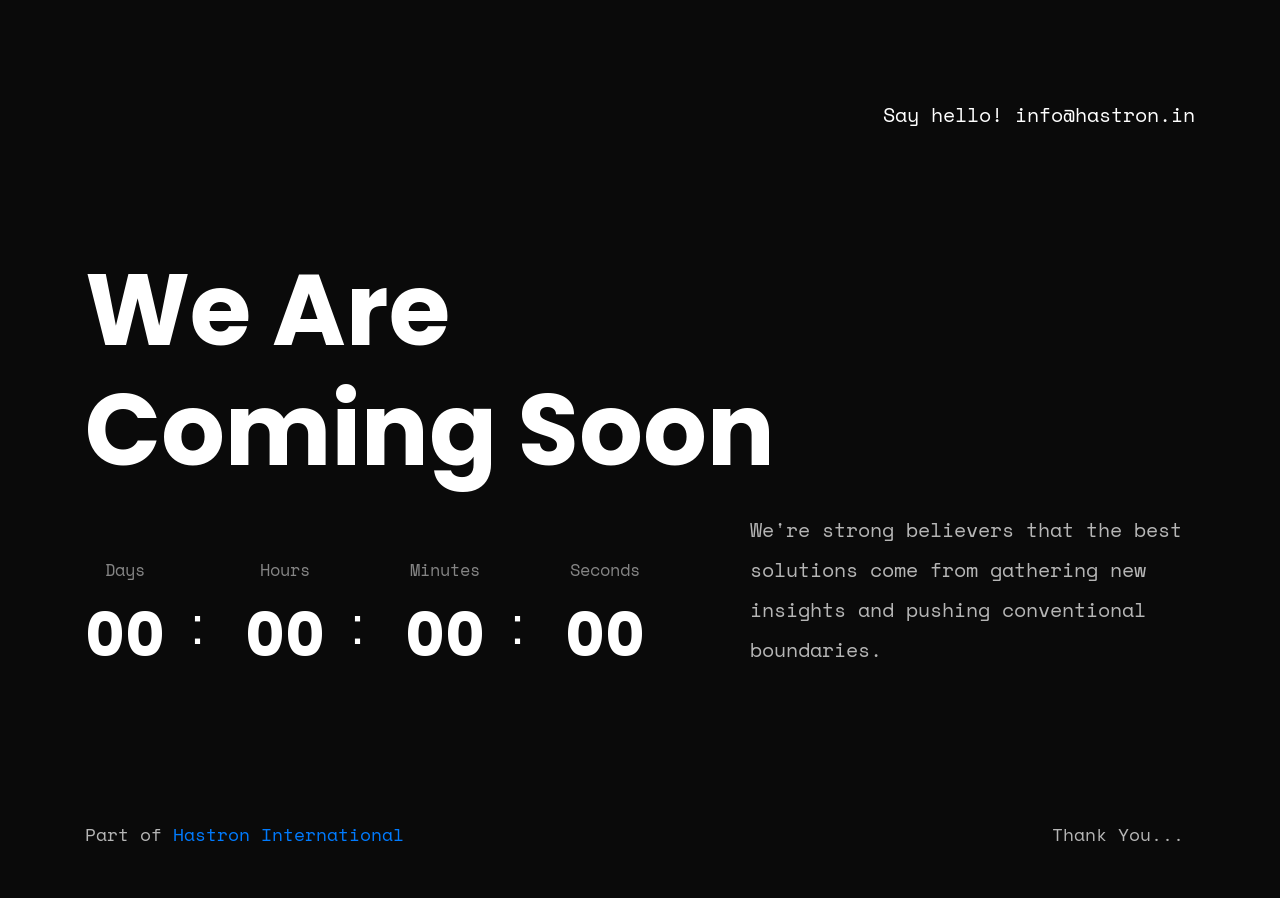
==== index.html @ 31b1f9dd "Add files via upload" ====
<!doctype html>
<html class="no-js" lang="">
    <head>
        <meta charset="utf-8">
        <meta http-equiv="x-ua-compatible" content="ie=edge">
        <title>Hastron</title>
        <meta name="description" content="">
        <meta name="viewport" content="width=device-width, initial-scale=1">

        <meta name="author" content="SoonLaunch">
		<link rel="shortcut icon" type="image/x-icon" href="assets/img/favicon.png">
        <!-- Place favicon.ico in the root directory -->

		<!-- ========================= CSS here ========================= -->
		<link rel="stylesheet" href="assets/css/bootstrap-4.5.0.min.css">
        <link rel="stylesheet" href="assets/css/lineicons.css">
		<link rel="stylesheet" href="assets/css/animate.css">
		<link rel="stylesheet" href="assets/css/style.css">
    </head>
    <body>
        <!--[if lte IE 9]>
            <p class="browserupgrade">You are using an <strong>outdated</strong> browser. Please <a href="https://browsehappy.com/">upgrade your browser</a> to improve your experience and security.</p>
        <![endif]-->

        <!-- ========================= main start ========================= -->
        <main class="main-06">
            <!-- header start  -->
            <div class="header header-06">
                <div class="container">
                    <div class="row align-items-center">
                        <div class="col-md-4">
                            
                        </div>
                        <div class="col-md-8">
                            <div class="header-right text-right">
                                <a href="#">Say hello! info@hastron.in</a>
                            </div>
                        </div>
                    </div>
                </div>
            </div>
            <!-- header end  -->
            <!-- ========================= main-wrapper start ========================= -->
            <div class="main-wrapper demo-06">
                <!-- hero-area start  -->
                <div class="hero-area">
                    <div class="container">
                        <div class="row">
                            <div class="col-xl-12">
                                <!-- heading start  -->
                                <div class="heading">
                                    <h1 class="text-white wow fadeInUp" data-wow-delay=".2s">We Are <br> Coming Soon</h1>
                                </div>
                                <!-- heading end  -->
                            </div>
                            <div class="col-xl-7 col-lg-7">
                                <!-- countdown start  -->
                                <div class="wow fadeInRight" data-wow-delay=".4s" data-countdown="2024/10/01"></div>
                                <!-- countdown end  -->
                            </div>
                            <div class="col-xl-5 col-lg-5">
                                <!-- desc strat  -->
                                <p class="wow fadeInLeft" data-wow-delay=".4s">We're strong believers that the best solutions come from gathering new insights and pushing conventional boundaries.</p>
                                <!-- desc end  -->
                            </div>
                        </div>
                    </div>
                </div>
            <!-- ========================= main-wrapper end ========================= -->
            <!-- footer start  -->
            <div class="footer">
                <div class="container">
                    <div class="row">
                        <div class="col-md-7">
                            <div class="copyright wow fadeInLeft" data-wow-delay=".2s">
                                <p>Part of <a href="" rel="nofollow">Hastron International</a></p>
                            </div>
                        </div>
                        <div class="col-md-5">
                            <div class="credit wow fadeInRight" data-wow-delay=".4s">
                                <p>Thank You... <a rel="nofollow" href="https://soonlunch.com"></a></p>
                            </div>
                        </div>
                    </div>
                </div>
            </div>
            <!-- footer end  -->
        </main>
        <!-- ========================= main end ========================= -->
        
		<!-- ========================= JS here ========================= -->
		<script src="assets/js/vendor/modernizr-3.5.0.min.js"></script>
		<script src="assets/js/vendor/jquery-3.5.1.min.js"></script>
		<script src="assets/js/popper.min.js"></script>
		<script src="assets/js/bootstrap-4.5.0.min.js"></script>
        <script src="assets/js/countdown.js"></script>
        <script src="assets/js/wow.min.js"></script>
		<script src="assets/js/main.js"></script>
    </body>
</html>
---- assets/css/style.css ----
/*===========================
    01. Common CSS
===========================*/
@import url("https://fonts.googleapis.com/css?family=Poppins:400,500,600,700|Space+Mono:400,700&display=swap");
body {
  font-weight: normal;
  font-style: normal;
  overflow-x: hidden;
}

* {
  margin: 0;
  padding: 0;
  -webkit-box-sizing: border-box;
  box-sizing: border-box;
}

a:focus,
input:focus,
textarea:focus,
button:focus {
  text-decoration: none;
  outline: none;
  -webkit-box-shadow: none;
  box-shadow: none;
}

a {
  -webkit-transition: all 0.3s;
  transition: all 0.3s;
}

button {
  cursor: pointer;
}

a:focus,
a:hover {
  text-decoration: none;
}

i,
span,
a {
  display: inline-block;
}

audio,
canvas,
iframe,
img,
svg,
video {
  vertical-align: middle;
}

h1,
h2,
h3,
h4,
h5,
h6 {
  font-weight: 600;
  margin: 0px;
}

h1 a,
h2 a,
h3 a,
h4 a,
h5 a,
h6 a {
  color: inherit;
}

h1 {
  font-size: 50px;
  margin-bottom: 20px;
}

h2 {
  font-size: 45px;
}

@media (max-width: 767px) {
  h2 {
    font-size: 36px;
  }
}

@media only screen and (min-width: 480px) and (max-width: 767px) {
  h2 {
    font-size: 40px;
  }
}

h3 {
  font-size: 28px;
}

h4 {
  font-size: 24px;
}

h5 {
  font-size: 20px;
}

h6 {
  font-size: 16px;
}

ul, ol {
  margin: 0px;
  padding: 0px;
  list-style-type: none;
}

p {
  font-size: 18px;
  font-weight: 400;
  line-height: 28px;
  margin: 0px;
}

.img-bg {
  background-position: center center;
  background-size: cover;
  background-repeat: no-repeat;
  width: 100%;
  height: 100%;
}

.shape {
  position: absolute;
  z-index: -1;
}

@media only screen and (min-width: 480px) and (max-width: 767px) {
  .container {
    width: 450px;
  }
}

.logo img {
  width: 50%;
}

@media only screen and (min-width: 768px) and (max-width: 991px) {
  .img-wrapper {
    display: none;
  }
}

@media (max-width: 767px) {
  .img-wrapper {
    display: none;
  }
}

@media (max-width: 767px) {
  .odd-col {
    -webkit-box-ordinal-group: 0;
        -ms-flex-order: -1;
            order: -1;
  }
}

.slick-slide:focus {
  outline: 0;
}

.common-btn {
  position: relative;
  overflow: hidden;
  z-index: 2;
}

.common-btn::after {
  content: '';
  position: absolute;
  width: 100%;
  height: 100%;
  top: 0;
  left: 0;
  background: rgba(255, 255, 255, 0.1);
  border-radius: inherit;
  -webkit-transition: all 0.3s;
  transition: all 0.3s;
}

.common-btn:hover::after {
  -webkit-transform: scale(0.5);
  transform: scale(0.5);
  opacity: 0;
}

.mt-5 {
  margin-top: 5px;
}

.mt-10 {
  margin-top: 10px;
}

.mt-15 {
  margin-top: 15px;
}

.mt-20 {
  margin-top: 20px;
}

.mt-25 {
  margin-top: 25px;
}

.mt-30 {
  margin-top: 30px;
}

.mt-35 {
  margin-top: 35px;
}

.mt-40 {
  margin-top: 40px;
}

.mt-45 {
  margin-top: 45px;
}

.mt-50 {
  margin-top: 50px;
}

.mt-55 {
  margin-top: 55px;
}

.mt-60 {
  margin-top: 60px;
}

.mt-65 {
  margin-top: 65px;
}

.mt-70 {
  margin-top: 70px;
}

.mt-75 {
  margin-top: 75px;
}

.mt-80 {
  margin-top: 80px;
}

.mt-85 {
  margin-top: 85px;
}

.mt-90 {
  margin-top: 90px;
}

.mt-95 {
  margin-top: 95px;
}

.mt-100 {
  margin-top: 100px;
}

.mt-105 {
  margin-top: 105px;
}

.mt-110 {
  margin-top: 110px;
}

.mt-115 {
  margin-top: 115px;
}

.mt-120 {
  margin-top: 120px;
}

.mt-125 {
  margin-top: 125px;
}

.mt-130 {
  margin-top: 130px;
}

.mt-135 {
  margin-top: 135px;
}

.mt-140 {
  margin-top: 140px;
}

.mt-145 {
  margin-top: 145px;
}

.mt-150 {
  margin-top: 150px;
}

.mt-155 {
  margin-top: 155px;
}

.mt-160 {
  margin-top: 160px;
}

.mt-165 {
  margin-top: 165px;
}

.mt-170 {
  margin-top: 170px;
}

.mt-175 {
  margin-top: 175px;
}

.mt-180 {
  margin-top: 180px;
}

.mt-185 {
  margin-top: 185px;
}

.mt-190 {
  margin-top: 190px;
}

.mt-195 {
  margin-top: 195px;
}

.mt-200 {
  margin-top: 200px;
}

.mt-205 {
  margin-top: 205px;
}

.mt-210 {
  margin-top: 210px;
}

.mt-215 {
  margin-top: 215px;
}

.mt-220 {
  margin-top: 220px;
}

.mt-225 {
  margin-top: 225px;
}

.mb-5 {
  margin-bottom: 5px;
}

.mb-10 {
  margin-bottom: 10px;
}

.mb-15 {
  margin-bottom: 15px;
}

.mb-20 {
  margin-bottom: 20px;
}

.mb-25 {
  margin-bottom: 25px;
}

.mb-30 {
  margin-bottom: 30px;
}

.mb-35 {
  margin-bottom: 35px;
}

.mb-40 {
  margin-bottom: 40px;
}

.mb-45 {
  margin-bottom: 45px;
}

.mb-50 {
  margin-bottom: 50px;
}

.mb-55 {
  margin-bottom: 55px;
}

.mb-60 {
  margin-bottom: 60px;
}

.mb-65 {
  margin-bottom: 65px;
}

.mb-70 {
  margin-bottom: 70px;
}

.mb-75 {
  margin-bottom: 75px;
}

.mb-80 {
  margin-bottom: 80px;
}

.mb-85 {
  margin-bottom: 85px;
}

.mb-90 {
  margin-bottom: 90px;
}

.mb-95 {
  margin-bottom: 95px;
}

.mb-100 {
  margin-bottom: 100px;
}

.mb-105 {
  margin-bottom: 105px;
}

.mb-110 {
  margin-bottom: 110px;
}

.mb-115 {
  margin-bottom: 115px;
}

.mb-120 {
  margin-bottom: 120px;
}

.mb-125 {
  margin-bottom: 125px;
}

.mb-130 {
  margin-bottom: 130px;
}

.mb-135 {
  margin-bottom: 135px;
}

.mb-140 {
  margin-bottom: 140px;
}

.mb-145 {
  margin-bottom: 145px;
}

.mb-150 {
  margin-bottom: 150px;
}

.mb-155 {
  margin-bottom: 155px;
}

.mb-160 {
  margin-bottom: 160px;
}

.mb-165 {
  margin-bottom: 165px;
}

.mb-170 {
  margin-bottom: 170px;
}

.mb-175 {
  margin-bottom: 175px;
}

.mb-180 {
  margin-bottom: 180px;
}

.mb-185 {
  margin-bottom: 185px;
}

.mb-190 {
  margin-bottom: 190px;
}

.mb-195 {
  margin-bottom: 195px;
}

.mb-200 {
  margin-bottom: 200px;
}

.mb-205 {
  margin-bottom: 205px;
}

.mb-210 {
  margin-bottom: 210px;
}

.mb-215 {
  margin-bottom: 215px;
}

.mb-220 {
  margin-bottom: 220px;
}

.mb-225 {
  margin-bottom: 225px;
}

.pt-5 {
  padding-top: 5px;
}

.pt-10 {
  padding-top: 10px;
}

.pt-15 {
  padding-top: 15px;
}

.pt-20 {
  padding-top: 20px;
}

.pt-25 {
  padding-top: 25px;
}

.pt-30 {
  padding-top: 30px;
}

.pt-35 {
  padding-top: 35px;
}

.pt-40 {
  padding-top: 40px;
}

.pt-45 {
  padding-top: 45px;
}

.pt-50 {
  padding-top: 50px;
}

.pt-55 {
  padding-top: 55px;
}

.pt-60 {
  padding-top: 60px;
}

.pt-65 {
  padding-top: 65px;
}

.pt-70 {
  padding-top: 70px;
}

.pt-75 {
  padding-top: 75px;
}

.pt-80 {
  padding-top: 80px;
}

.pt-85 {
  padding-top: 85px;
}

.pt-90 {
  padding-top: 90px;
}

.pt-95 {
  padding-top: 95px;
}

.pt-100 {
  padding-top: 100px;
}

.pt-105 {
  padding-top: 105px;
}

.pt-110 {
  padding-top: 110px;
}

.pt-115 {
  padding-top: 115px;
}

.pt-120 {
  padding-top: 120px;
}

.pt-125 {
  padding-top: 125px;
}

.pt-130 {
  padding-top: 130px;
}

.pt-135 {
  padding-top: 135px;
}

.pt-140 {
  padding-top: 140px;
}

.pt-145 {
  padding-top: 145px;
}

.pt-150 {
  padding-top: 150px;
}

.pt-155 {
  padding-top: 155px;
}

.pt-160 {
  padding-top: 160px;
}

.pt-165 {
  padding-top: 165px;
}

.pt-170 {
  padding-top: 170px;
}

.pt-175 {
  padding-top: 175px;
}

.pt-180 {
  padding-top: 180px;
}

.pt-185 {
  padding-top: 185px;
}

.pt-190 {
  padding-top: 190px;
}

.pt-195 {
  padding-top: 195px;
}

.pt-200 {
  padding-top: 200px;
}

.pt-205 {
  padding-top: 205px;
}

.pt-210 {
  padding-top: 210px;
}

.pt-215 {
  padding-top: 215px;
}

.pt-220 {
  padding-top: 220px;
}

.pt-225 {
  padding-top: 225px;
}

.pb-5 {
  padding-bottom: 5px;
}

.pb-10 {
  padding-bottom: 10px;
}

.pb-15 {
  padding-bottom: 15px;
}

.pb-20 {
  padding-bottom: 20px;
}

.pb-25 {
  padding-bottom: 25px;
}

.pb-30 {
  padding-bottom: 30px;
}

.pb-35 {
  padding-bottom: 35px;
}

.pb-40 {
  padding-bottom: 40px;
}

.pb-45 {
  padding-bottom: 45px;
}

.pb-50 {
  padding-bottom: 50px;
}

.pb-55 {
  padding-bottom: 55px;
}

.pb-60 {
  padding-bottom: 60px;
}

.pb-65 {
  padding-bottom: 65px;
}

.pb-70 {
  padding-bottom: 70px;
}

.pb-75 {
  padding-bottom: 75px;
}

.pb-80 {
  padding-bottom: 80px;
}

.pb-85 {
  padding-bottom: 85px;
}

.pb-90 {
  padding-bottom: 90px;
}

.pb-95 {
  padding-bottom: 95px;
}

.pb-100 {
  padding-bottom: 100px;
}

.pb-105 {
  padding-bottom: 105px;
}

.pb-110 {
  padding-bottom: 110px;
}

.pb-115 {
  padding-bottom: 115px;
}

.pb-120 {
  padding-bottom: 120px;
}

.pb-125 {
  padding-bottom: 125px;
}

.pb-130 {
  padding-bottom: 130px;
}

.pb-135 {
  padding-bottom: 135px;
}

.pb-140 {
  padding-bottom: 140px;
}

.pb-145 {
  padding-bottom: 145px;
}

.pb-150 {
  padding-bottom: 150px;
}

.pb-155 {
  padding-bottom: 155px;
}

.pb-160 {
  padding-bottom: 160px;
}

.pb-165 {
  padding-bottom: 165px;
}

.pb-170 {
  padding-bottom: 170px;
}

.pb-175 {
  padding-bottom: 175px;
}

.pb-180 {
  padding-bottom: 180px;
}

.pb-185 {
  padding-bottom: 185px;
}

.pb-190 {
  padding-bottom: 190px;
}

.pb-195 {
  padding-bottom: 195px;
}

.pb-200 {
  padding-bottom: 200px;
}

.pb-205 {
  padding-bottom: 205px;
}

.pb-210 {
  padding-bottom: 210px;
}

.pb-215 {
  padding-bottom: 215px;
}

.pb-220 {
  padding-bottom: 220px;
}

.pb-225 {
  padding-bottom: 225px;
}

.countdown {
  padding-top: 40px;
  padding-bottom: 40px;
}

.countdown .single-count-content {
  position: relative;
  padding: 0 40px;
  text-align: center;
}

@media only screen and (min-width: 992px) and (max-width: 1199px) {
  .countdown .single-count-content {
    padding: 0 30px;
  }
}

@media (max-width: 767px) {
  .countdown .single-count-content {
    padding: 0 10px;
  }
}

@media only screen and (min-width: 480px) and (max-width: 767px) {
  .countdown .single-count-content {
    padding: 0 20px;
  }
}

.countdown .single-count-content::after {
  position: absolute;
  right: 0;
  top: 0;
  font-size: 50px;
}

@media (max-width: 767px) {
  .countdown .single-count-content::after {
    top: -10px;
  }
}

@media only screen and (min-width: 480px) and (max-width: 767px) {
  .countdown .single-count-content::after {
    top: -5px;
  }
}

.countdown .single-count-content:first-child {
  padding-left: 0px;
}

.countdown .single-count-content:last-child {
  padding-right: 0px;
}

.countdown .single-count-content:last-child::after {
  display: none;
}

.countdown .single-count-content .count {
  font-size: 50px;
}

@media (max-width: 767px) {
  .countdown .single-count-content .count {
    font-size: 35px;
  }
}

@media only screen and (min-width: 480px) and (max-width: 767px) {
  .countdown .single-count-content .count {
    font-size: 45px;
  }
}

.countdown .single-count-content .text {
  margin-bottom: 0;
}

@media (max-width: 767px) {
  .countdown .single-count-content .text {
    font-size: 15px;
  }
}

.header {
  position: absolute;
  top: 40px;
  left: 0;
  width: 100%;
  z-index: 2;
}

main.main-06 {
  background: #0A0A0A;
  overflow: hidden;
}

main .header.header-06 {
  position: unset;
  padding-top: 100px;
  padding-bottom: 120px;
}

@media (max-width: 767px) {
  main .header.header-06 {
    padding-top: 50px;
    padding-bottom: 50px;
  }
}

@media (max-width: 767px) {
  main .header.header-06 .header-right {
    display: none;
  }
}

main .header.header-06 .header-right a {
  color: #fff;
  font-size: 20px;
  font-family: "Space Mono", sans-serif;
}

main .main-wrapper.demo-06 {
  -webkit-box-orient: vertical;
  -webkit-box-direction: normal;
      -ms-flex-direction: column;
          flex-direction: column;
  height: auto;
}

main .main-wrapper.demo-06 .hero-area {
  margin-bottom: 100px;
}

main .main-wrapper.demo-06 .hero-area h1 {
  font-size: 100px;
  font-weight: 700;
  color: #fff;
  font-family: "Poppins", sans-serif;
}

@media only screen and (min-width: 992px) and (max-width: 1199px) {
  main .main-wrapper.demo-06 .hero-area h1 {
    font-size: 80px;
  }
}

@media (max-width: 767px) {
  main .main-wrapper.demo-06 .hero-area h1 {
    font-size: 40px;
  }
}

@media only screen and (min-width: 480px) and (max-width: 767px) {
  main .main-wrapper.demo-06 .hero-area h1 {
    font-size: 50px;
  }
}

main .main-wrapper.demo-06 .hero-area p {
  font-family: "Space Mono", sans-serif;
  font-size: 20px;
  color: rgba(255, 255, 255, 0.7);
  line-height: 40px;
}

main .main-wrapper.demo-06 .hero-area .countdown .single-count-content {
  display: -webkit-box;
  display: -ms-flexbox;
  display: flex;
  -webkit-box-orient: vertical;
  -webkit-box-direction: reverse;
      -ms-flex-direction: column-reverse;
          flex-direction: column-reverse;
}

main .main-wrapper.demo-06 .hero-area .countdown .single-count-content::after {
  content: ':';
  font-size: 54px;
  color: #fff;
  top: 35px;
}

@media only screen and (min-width: 992px) and (max-width: 1199px) {
  main .main-wrapper.demo-06 .hero-area .countdown .single-count-content::after {
    top: 30px;
  }
}

@media (max-width: 767px) {
  main .main-wrapper.demo-06 .hero-area .countdown .single-count-content::after {
    top: 30px;
    font-size: 45px;
  }
}

main .main-wrapper.demo-06 .hero-area .countdown .single-count-content .count {
  font-family: "Poppins", sans-serif;
  color: #fff;
  font-size: 60px;
  font-weight: 700;
}

@media only screen and (min-width: 992px) and (max-width: 1199px) {
  main .main-wrapper.demo-06 .hero-area .countdown .single-count-content .count {
    font-size: 50px;
  }
}

@media (max-width: 767px) {
  main .main-wrapper.demo-06 .hero-area .countdown .single-count-content .count {
    font-size: 40px;
  }
}

main .main-wrapper.demo-06 .hero-area .countdown .single-count-content .text {
  font-family: "Space Mono", sans-serif;
  font-size: 17px;
  color: rgba(255, 255, 255, 0.5);
}

main .main-wrapper.demo-06 .team-area {
  margin-bottom: 100px;
}

@media (max-width: 767px) {
  main .main-wrapper.demo-06 .team-area {
    margin-bottom: 30px;
  }
}

main .main-wrapper.demo-06 .team-area .section-title h1 {
  font-size: 26px;
  font-weight: 600;
  font-family: "Poppins", sans-serif;
  color: #fff;
  padding-bottom: 7px;
  margin-bottom: 40px;
  position: relative;
}

@media (max-width: 767px) {
  main .main-wrapper.demo-06 .team-area .section-title h1 {
    font-size: 20px;
  }
}

@media only screen and (min-width: 480px) and (max-width: 767px) {
  main .main-wrapper.demo-06 .team-area .section-title h1 {
    font-size: 22px;
  }
}

main .main-wrapper.demo-06 .team-area .section-title h1::after {
  content: '';
  position: absolute;
  width: 30px;
  height: 1px;
  background: #fff;
  bottom: 0;
  left: 0;
}

main .main-wrapper.demo-06 .team-area .section-title h2 {
  font-family: "Poppins", sans-serif;
  font-size: 45px;
  line-height: 55px;
  font-weight: 45px;
  color: #fff;
  margin-bottom: 50px;
}

@media (max-width: 767px) {
  main .main-wrapper.demo-06 .team-area .section-title h2 {
    font-size: 28px;
    line-height: 40px;
  }
}

@media only screen and (min-width: 480px) and (max-width: 767px) {
  main .main-wrapper.demo-06 .team-area .section-title h2 {
    font-size: 32px;
    line-height: 42px;
  }
}

main .main-wrapper.demo-06 .team-area .team-wrapper {
  display: -webkit-box;
  display: -ms-flexbox;
  display: flex;
  -webkit-box-pack: justify;
      -ms-flex-pack: justify;
          justify-content: space-between;
  -ms-flex-wrap: wrap;
      flex-wrap: wrap;
  margin-left: -25px;
  margin-right: -25px;
}

main .main-wrapper.demo-06 .team-area .team-wrapper .team-item {
  width: calc(33.33% - 50px);
  margin: 0px 25px 50px;
}

@media only screen and (min-width: 992px) and (max-width: 1199px) {
  main .main-wrapper.demo-06 .team-area .team-wrapper .team-item {
    width: calc(33.33% - 30px);
    margin: 0px 15px 50px;
  }
}

@media only screen and (min-width: 768px) and (max-width: 991px) {
  main .main-wrapper.demo-06 .team-area .team-wrapper .team-item {
    width: calc(50% - 30px);
    margin: 0px 15px 50px;
  }
}

@media (max-width: 767px) {
  main .main-wrapper.demo-06 .team-area .team-wrapper .team-item {
    width: calc(100% - 50px);
    margin: 0px 25px 50px;
  }
}

main .main-wrapper.demo-06 .team-area .team-wrapper .team-item .team-img {
  position: relative;
  margin-bottom: 20px;
}

main .main-wrapper.demo-06 .team-area .team-wrapper .team-item .team-img img {
  width: 100%;
}

main .main-wrapper.demo-06 .team-area .team-wrapper .team-item .team-img .social-links {
  position: absolute;
  width: 185px;
  height: 0px;
  background: #fff;
  border-top-right-radius: 57px;
  left: 0;
  bottom: 0;
  display: -webkit-box;
  display: -ms-flexbox;
  display: flex;
  -webkit-box-pack: center;
      -ms-flex-pack: center;
          justify-content: center;
  -webkit-box-align: center;
      -ms-flex-align: center;
          align-items: center;
  opacity: 0;
  visibility: hidden;
  -webkit-transition: all 0.3s;
  transition: all 0.3s;
}

main .main-wrapper.demo-06 .team-area .team-wrapper .team-item .team-img .social-links li {
  display: inline-block;
  margin: 0 8px;
}

main .main-wrapper.demo-06 .team-area .team-wrapper .team-item .team-img .social-links li a {
  font-size: 18px;
  color: #0A0A0A;
}

main .main-wrapper.demo-06 .team-area .team-wrapper .team-item .team-img .social-links li a:hover {
  color: #D5081A;
}

main .main-wrapper.demo-06 .team-area .team-wrapper .team-item:hover .team-img .social-links {
  height: 57px;
  opacity: 1;
  visibility: visible;
}

main .main-wrapper.demo-06 .team-area .team-wrapper .team-item .team-info h4 {
  font-size: 24px;
  font-weight: 700;
  color: #fff;
  font-family: "Poppins", sans-serif;
}

main .main-wrapper.demo-06 .team-area .team-wrapper .team-item .team-info p {
  font-family: "Space Mono", sans-serif;
  font-size: 14px;
  color: rgba(255, 255, 255, 0.7);
}

main .footer {
  width: 100%;
  margin-bottom: 50px;
}

main .footer p {
  font-family: "Space Mono", sans-serif;
  color: rgba(255, 255, 255, 0.7);
}

@media (max-width: 767px) {
  main .footer p {
    text-align: center;
  }
}

main .footer .credit {
  text-align: right;
}

@media (max-width: 767px) {
  main .footer .credit {
    text-align: center;
  }
}
/*# sourceMappingURL=style.css.map */
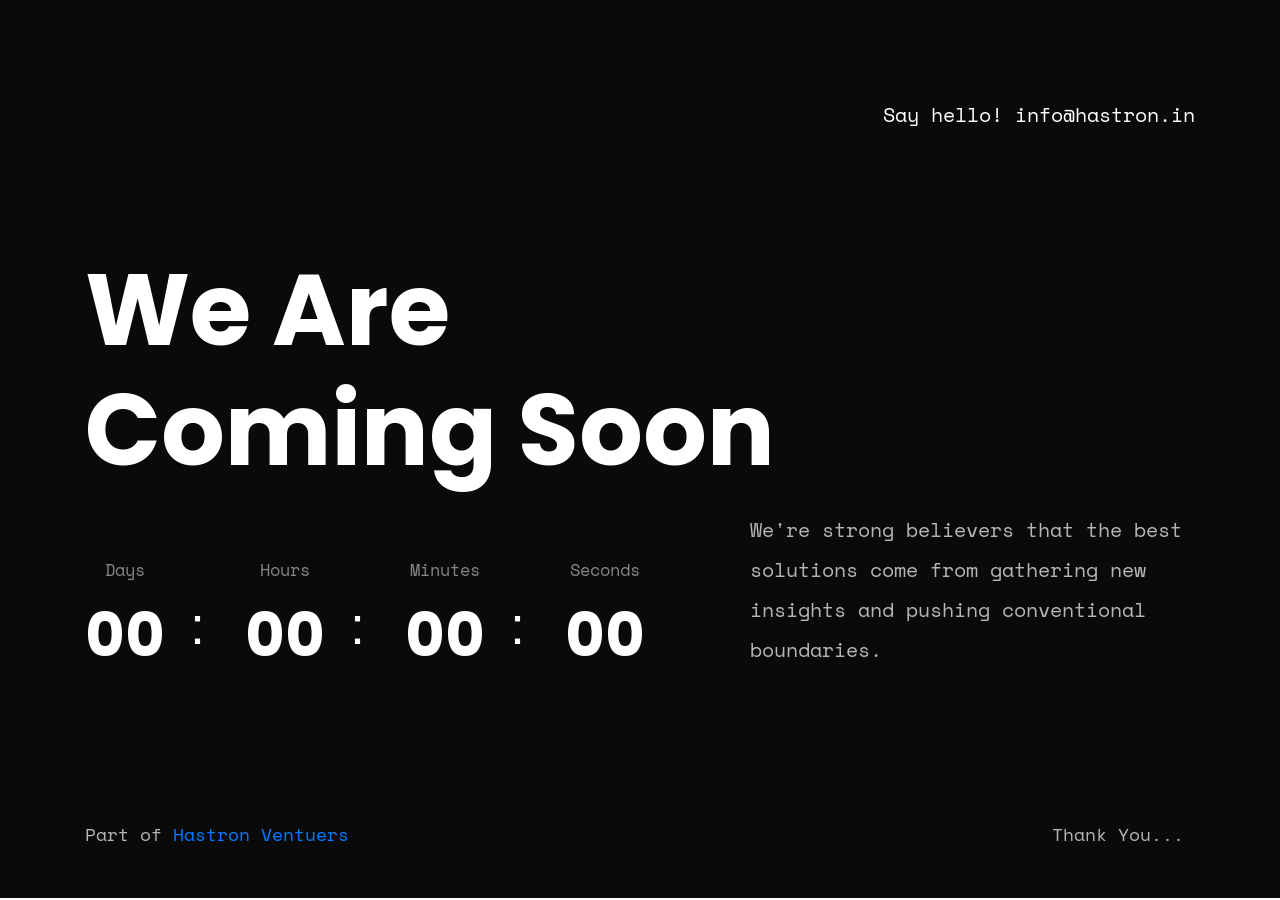
==== commit 69d02be7: "Update index.html updated" ====
--- a/index.html
+++ b/index.html
@@ -1,6 +1,7 @@
 <!doctype html>
 <html class="no-js" lang="">
     <head>
+	<meta name="facebook-domain-verification" content="pafsje3wkl32du7gmnqwwq7jkq6l8p" />
         <meta charset="utf-8">
         <meta http-equiv="x-ua-compatible" content="ie=edge">
         <title>Hastron</title>
@@ -55,7 +56,7 @@
                             </div>
                             <div class="col-xl-7 col-lg-7">
                                 <!-- countdown start  -->
-                                <div class="wow fadeInRight" data-wow-delay=".4s" data-countdown="2024/10/01"></div>
+                                <div class="wow fadeInRight" data-wow-delay=".4s" data-countdown="2026/04/01"></div>
                                 <!-- countdown end  -->
                             </div>
                             <div class="col-xl-5 col-lg-5">
@@ -73,7 +74,7 @@
                     <div class="row">
                         <div class="col-md-7">
                             <div class="copyright wow fadeInLeft" data-wow-delay=".2s">
-                                <p>Part of <a href="" rel="nofollow">Hastron International</a></p>
+                                <p>Part of <a href="" rel="nofollow">Hastron Ventuers</a></p>
                             </div>
                         </div>
                         <div class="col-md-5">
@@ -98,3 +99,5 @@
 		<script src="assets/js/main.js"></script>
     </body>
 </html>
+
+
